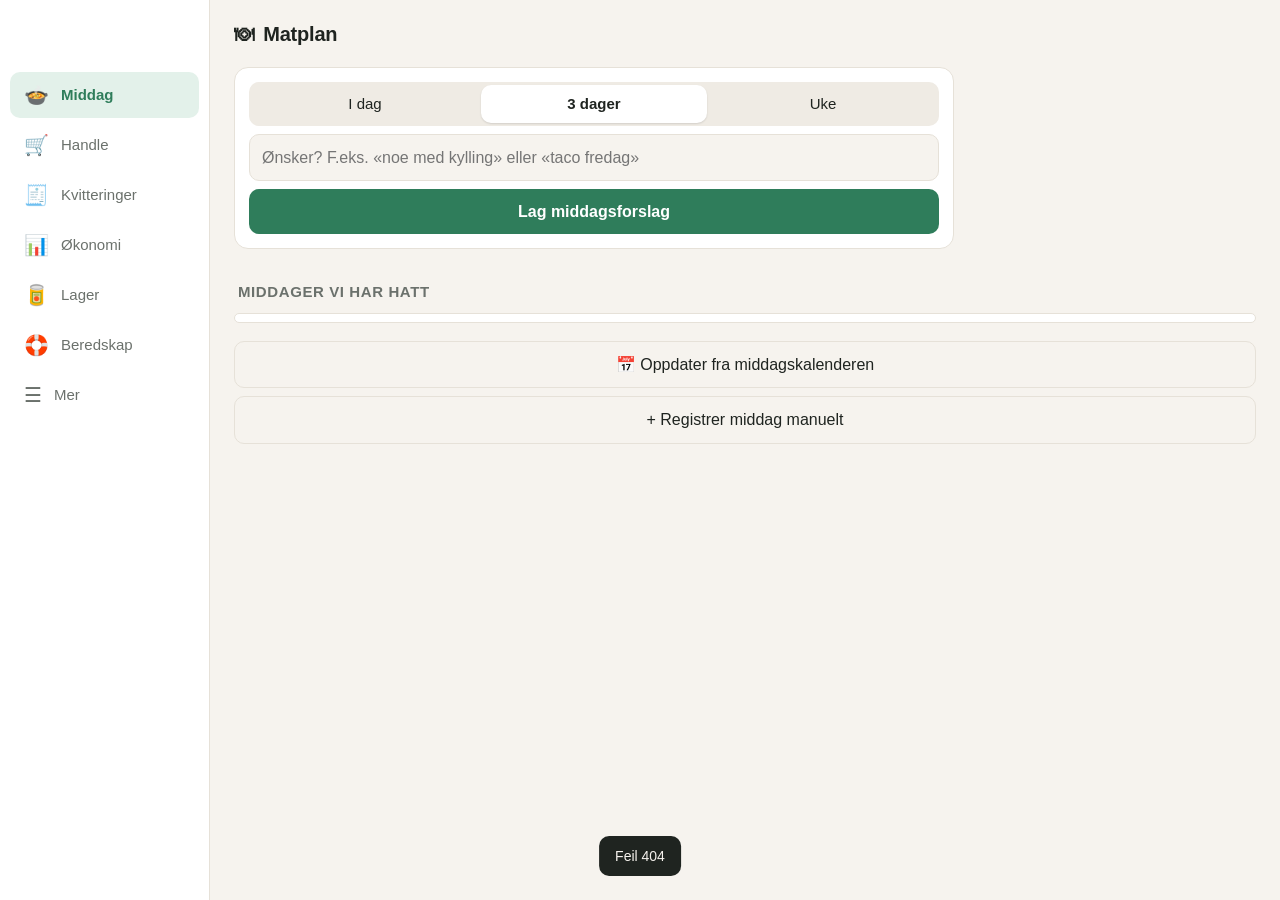
==== matplan/app/static/index.html @ 7244bd1b "Matplan 0.14.2 og Huskelappen 0.1.1 Apper for Home Assistant: Matplan (kvitteringer, handleliste og " ====
<!doctype html>
<html lang="nb">
<head>
<meta charset="utf-8">
<meta name="viewport" content="width=device-width, initial-scale=1, viewport-fit=cover">
<title>Matplan</title>
<link rel="stylesheet" href="style.css">
</head>
<body>
<header class="top">
  <div class="brand"><span class="logo">🍽</span> Matplan</div>
  <div class="who" id="who"></div>
</header>

<main>
  <!-- MIDDAG -->
  <section id="tab-middag" class="tab active">
    <div class="card controls">
      <div class="seg" id="days-seg">
        <button data-days="1">I dag</button>
        <button data-days="3" class="on">3 dager</button>
        <button data-days="7">Uke</button>
      </div>
      <input id="wish" type="text" placeholder="Ønsker? F.eks. «noe med kylling» eller «taco fredag»">
      <button class="primary wide" id="btn-plan">Lag middagsforslag</button>
      <div class="job" id="plan-job" hidden></div>
    </div>
    <div id="plan"></div>
    <h2 class="sub">Middager vi har hatt</h2>
    <div id="meals" class="card list"></div>
    <button class="ghost wide" id="btn-calsync">📅 Oppdater fra middagskalenderen</button>
    <button class="ghost wide" id="btn-addmeal">+ Registrer middag manuelt</button>
  </section>

  <!-- HANDLELISTE -->
  <section id="tab-handle" class="tab">
    <div id="shop"></div>
  </section>

  <!-- KVITTERINGER -->
  <section id="tab-kvitt" class="tab">
    <div class="seg mobonly ecoseg"><button data-go="kvitt" class="on">🧾 Kvitteringer</button><button data-go="okonomi">📊 Økonomi</button></div>
    <div class="card upload">
      <label class="primary wide filebtn">📷 Ta bilde av kvittering
        <input type="file" accept="image/*" capture="environment" id="file-cam" hidden>
      </label>
      <label class="ghost wide filebtn">📄 Last opp bilder / PDF
        <input type="file" accept="image/*,application/pdf" multiple id="file-up" hidden>
      </label>
      <div class="job" id="up-job" hidden></div>
      <div id="mailbox"></div>
    </div>
    <h2 class="sub">Kvitteringer</h2>
    <div class="card controls">
      <input id="rc-q" type="search" placeholder="Søk etter vare eller butikk, f.eks. «melk»">
      <div class="two">
        <select id="rc-store"><option value="">Alle butikker</option></select>
        <select id="rc-sort">
          <option value="date_desc">Nyeste først</option>
          <option value="date_asc">Eldste først</option>
          <option value="store">Butikk</option>
          <option value="total">Største beløp</option>
        </select>
      </div>
    </div>
    <div id="rc-summary" class="hint"></div>
    <div class="rc-grid">
      <div id="receipts"></div>
      <div id="rc-detail" class="card rc-detail" hidden></div>
    </div>
  </section>

  <!-- ØKONOMI -->
  <section id="tab-okonomi" class="tab">
    <div class="seg mobonly ecoseg"><button data-go="kvitt">🧾 Kvitteringer</button><button data-go="okonomi" class="on">📊 Økonomi</button></div>
    <div id="eco"></div>
  </section>

  <!-- LAGER -->
  <section id="tab-lager" class="tab">
    <div class="seg mobonly ecoseg"><button data-go="lager" class="on">🥫 Lager</button><button data-go="beredskap">🛟 Beredskap</button></div>
    <div class="card controls">
      <div class="pbar">
        <input id="pantry-q" type="search" placeholder="Søk i lageret">
        <details class="pmenu" id="pantry-menu">
          <summary aria-label="Visning og sortering">☰ <span id="pantry-view-lbl">Status</span></summary>
          <div class="pmenu-body" id="pantry-menu-body"></div>
        </details>
      </div>
      <button class="ghost wide" id="pantry-add">+ Legg til varer</button>
    </div>
    <div id="pantry"></div>
  </section>

  <!-- BEREDSKAP -->
  <section id="tab-beredskap" class="tab">
    <div class="seg mobonly ecoseg"><button data-go="lager">🥫 Lager</button><button data-go="beredskap" class="on">🛟 Beredskap</button></div>
    <div id="bered"></div>
  </section>

  <!-- MER: bruksanvisning og innstillinger -->
  <section id="tab-innst" class="tab">
    <div class="card controls">
      <div class="seg" id="more-seg">
        <button data-m="guide">📖 Bruksanvisning</button>
        <button data-m="settings">⚙️ Innstillinger</button>
      </div>
    </div>
    <div id="guide"></div>
    <div class="card form" id="settings"></div>
    <div id="storealert"></div>
  </section>
</main>

<nav class="tabs">
  <button data-tab="middag" class="on"><span>🍲</span>Middag</button>
  <button data-tab="handle"><span>🛒</span>Handle</button>
  <button data-tab="kvitt"><span>🧾</span>Kvitteringer</button>
  <button data-tab="okonomi" class="wideonly"><span>📊</span>Økonomi</button>
  <button data-tab="lager"><span>🥫</span>Lager</button>
  <button data-tab="beredskap" class="wideonly"><span>🛟</span>Beredskap</button>
  <button data-tab="innst"><span>☰</span>Mer</button>
</nav>

<dialog id="modal"><div id="modal-body"></div></dialog>
<div id="toast" hidden></div>

<script src="app.js"></script>
</body>
</html>
---- matplan/app/static/style.css ----
:root {
  --bg: #f6f3ee;
  --card: #ffffff;
  --ink: #1f2420;
  --muted: #6b716c;
  --line: #e6e1d8;
  --accent: #2f7d5b;
  --accent-ink: #ffffff;
  --accent-soft: #e3f1ea;
  --warn: #b5651d;
  --warn-soft: #fbeedd;
  --bad: #b23b3b;
  --chip: #efebe4;
  --radius: 14px;
  color-scheme: light;
}
@media (prefers-color-scheme: dark) {
  :root {
    --bg: #141715;
    --card: #1d211e;
    --ink: #e8ebe8;
    --muted: #9aa29c;
    --line: #2d332f;
    --accent: #4fb586;
    --accent-ink: #0d1a13;
    --accent-soft: #1d3428;
    --warn: #e2a15c;
    --warn-soft: #3a2a18;
    --bad: #e07a7a;
    --chip: #272c28;
    color-scheme: dark;
  }
}
* { box-sizing: border-box; }
html, body { margin: 0; background: var(--bg); color: var(--ink); }
body {
  font: 16px/1.45 -apple-system, BlinkMacSystemFont, "Segoe UI", Roboto, sans-serif;
  padding-bottom: calc(76px + env(safe-area-inset-bottom));
}
main { max-width: 720px; margin: 0 auto; padding: 0 16px; }

.top {
  display: flex; align-items: center; justify-content: space-between;
  max-width: 720px; margin: 0 auto; padding: 16px 16px 8px;
}
.brand { font-weight: 700; font-size: 20px; letter-spacing: -0.01em; }
.logo { margin-right: 4px; }
.who { color: var(--muted); font-size: 14px; }

.tab { display: none; }
.tab.active { display: block; }

.card {
  background: var(--card); border: 1px solid var(--line); border-radius: var(--radius);
  padding: 14px; margin: 10px 0;
}
.card.list { padding: 4px 0; }
.sub { font-size: 15px; color: var(--muted); font-weight: 600; margin: 22px 4px 4px; text-transform: uppercase; letter-spacing: 0.04em; }
.hint { color: var(--muted); font-size: 13px; margin: 8px 2px 0; }
.empty { color: var(--muted); padding: 14px; text-align: center; }

button, .filebtn {
  font: inherit; border: 0; border-radius: 10px; padding: 11px 14px; cursor: pointer;
  background: var(--chip); color: var(--ink); display: inline-flex; align-items: center;
  justify-content: center; gap: 6px; min-height: 44px;
}
button:disabled { opacity: 0.5; cursor: default; }
.primary { background: var(--accent); color: var(--accent-ink); font-weight: 600; }
.ghost { background: transparent; border: 1px solid var(--line); }
.danger { color: var(--bad); }
.wide { width: 100%; margin-top: 8px; }
.small { min-height: 34px; padding: 6px 10px; font-size: 14px; }

input[type=text], input[type=search], input[type=time], input[type=number], textarea, select {
  font: inherit; width: 100%; padding: 11px 12px; border-radius: 10px;
  border: 1px solid var(--line); background: var(--bg); color: var(--ink); margin-top: 8px;
}
textarea { min-height: 80px; resize: vertical; }
label.field { display: block; margin-top: 14px; font-weight: 600; font-size: 14px; }
label.field small { display: block; font-weight: 400; color: var(--muted); }

.seg { display: flex; background: var(--chip); border-radius: 10px; padding: 3px; gap: 3px; }
.seg button { flex: 1; background: transparent; min-height: 38px; padding: 6px; font-size: 15px; }
.seg button.on { background: var(--card); box-shadow: 0 1px 2px rgba(0,0,0,.12); font-weight: 600; }

.job { margin-top: 10px; padding: 10px 12px; border-radius: 10px; background: var(--accent-soft); font-size: 14px; }
.job.err { background: var(--warn-soft); color: var(--warn); }
.spinner { display: inline-block; width: 14px; height: 14px; border: 2px solid currentColor; border-right-color: transparent; border-radius: 50%; animation: spin .8s linear infinite; vertical-align: -2px; margin-right: 6px; }
@keyframes spin { to { transform: rotate(360deg); } }

/* Middag */
.day h3 { margin: 0; font-size: 18px; }
.day .meta { display: flex; flex-wrap: wrap; gap: 6px; margin: 8px 0 4px; }
.chip { background: var(--chip); border-radius: 999px; padding: 3px 10px; font-size: 13px; }
.chip.warn { background: var(--warn-soft); color: var(--warn); }
.chip.ok { background: var(--accent-soft); color: var(--accent); }
.why { color: var(--muted); font-size: 14px; margin: 4px 0; }
details.events { font-size: 13px; color: var(--muted); margin: 4px 0 6px; }
details.events ul { margin: 4px 0; padding-left: 18px; }
.sugg { border-top: 1px solid var(--line); padding: 12px 0 4px; }
.sugg.chosen { background: var(--accent-soft); margin: 0 -14px; padding: 12px 14px 4px; }
.sugg .t { font-weight: 650; display: flex; justify-content: space-between; gap: 8px; }
.sugg .t span { color: var(--muted); font-weight: 400; font-size: 14px; white-space: nowrap; }
.sugg p { margin: 4px 0; font-size: 14px; }
.sugg .has { color: var(--accent); }
.sugg .miss { color: var(--warn); }
.sugg .acts { display: flex; gap: 8px; margin: 8px 0; flex-wrap: wrap; }

/* lister */
.row { display: flex; align-items: center; gap: 10px; padding: 10px 14px; border-bottom: 1px solid var(--line); }
.row:last-child { border-bottom: 0; }
.row .main { flex: 1; min-width: 0; }
.row .name { font-weight: 550; overflow: hidden; text-overflow: ellipsis; }
.row .info { color: var(--muted); font-size: 13px; }
.row input[type=checkbox] { width: 22px; height: 22px; accent-color: var(--accent); flex: none; }
.row.click { cursor: pointer; }
.cat { font-size: 13px; color: var(--muted); font-weight: 600; margin: 18px 4px 4px; }
.pill2 { display: flex; gap: 4px; }
.pill2 button { min-height: 34px; padding: 4px 10px; font-size: 13px; }
.pill2 button.on-har { background: var(--accent); color: var(--accent-ink); }
.pill2 button.on-tomt { background: var(--warn); color: #fff; }
.badge { font-size: 11px; padding: 1px 7px; border-radius: 999px; background: var(--warn-soft); color: var(--warn); margin-left: 6px; vertical-align: 1px; }
.chips { display: flex; flex-wrap: wrap; gap: 6px; padding: 10px 14px; }
.chips button { min-height: 34px; padding: 4px 12px; font-size: 14px; border-radius: 999px; }
.chips button.sel { background: var(--accent); color: var(--accent-ink); }
.addrow { display: flex; gap: 8px; padding: 10px 14px; }
.addrow input { margin: 0; }
.addrow button { flex: none; }
.stickybar { position: sticky; bottom: calc(72px + env(safe-area-inset-bottom)); padding: 8px 0; }

.upload .filebtn { width: 100%; margin-top: 8px; }
.status-ok { color: var(--accent); }
.status-bad { color: var(--bad); }

/* fanelinje */
.tabs {
  position: fixed; bottom: 0; left: 0; right: 0; display: flex; justify-content: center;
  background: var(--card); border-top: 1px solid var(--line);
  padding: 4px 4px calc(4px + env(safe-area-inset-bottom)); z-index: 5;
}
.tabs button {
  flex: 1; max-width: 140px; flex-direction: column; gap: 0; background: transparent;
  font-size: 11px; color: var(--muted); padding: 6px 2px; min-height: 56px;
}
.tabs button span { font-size: 22px; line-height: 1.2; }
.tabs button.on { color: var(--accent); font-weight: 650; }

dialog {
  border: 0; border-radius: 18px; padding: 0; width: min(560px, calc(100vw - 24px));
  max-height: 85vh; background: var(--card); color: var(--ink);
}
dialog::backdrop { background: rgba(0,0,0,.45); }
#modal-body { padding: 18px; overflow: auto; max-height: 85vh; }
#modal-body h3 { margin: 0 0 8px; }
.modal-acts { display: flex; gap: 8px; margin-top: 16px; }
.modal-acts button { flex: 1; }
.rate { display: flex; gap: 8px; margin-top: 10px; }
.rate button { flex: 1; }
.rate button.sel { background: var(--accent); color: var(--accent-ink); }

#toast {
  position: fixed; left: 50%; transform: translateX(-50%);
  bottom: calc(84px + env(safe-area-inset-bottom)); background: var(--ink); color: var(--bg);
  padding: 10px 16px; border-radius: 10px; font-size: 14px; z-index: 20; max-width: calc(100vw - 32px);
}

.bar { height: 5px; background: var(--chip); border-radius: 3px; margin: 5px 0 3px; overflow: hidden; max-width: 260px; }
.bar span { display: block; height: 100%; background: var(--accent); border-radius: 3px; }

.summary { display: grid; grid-template-columns: repeat(4, 1fr); gap: 8px; margin: 10px 0; }
.summary button { flex-direction: column; gap: 0; background: var(--card); border: 1px solid var(--line); border-radius: var(--radius); padding: 10px 4px; min-height: 64px; }
.summary b { font-size: 22px; line-height: 1.1; }
.summary span { font-size: 12px; color: var(--muted); }
.summary button.warn b { color: var(--warn); }
.chips.flush { padding: 10px 0 0; }
.two { display: grid; grid-template-columns: 1fr 1fr; gap: 8px; }
.two select { margin-top: 10px; font-size: 15px; padding: 9px 8px; }
.cat span { font-weight: 400; margin-left: 4px; }
.badge.soft { background: var(--chip); color: var(--muted); }
.chipcat { font-size: 12px; color: var(--muted); padding: 8px 14px 0; font-weight: 600; }
.chipcat + .chips { padding-top: 6px; }
.stats { display: grid; grid-template-columns: repeat(4, 1fr); gap: 6px; margin: 4px 0 6px; }
.stats div { background: var(--chip); border-radius: 10px; padding: 8px 4px; text-align: center; }
.stats b { display: block; font-size: 14px; }
.stats span { font-size: 11px; color: var(--muted); }

.hits { display: flex; flex-wrap: wrap; gap: 4px; margin-top: 6px; }
.hits span { font-size: 12px; background: var(--accent-soft); color: var(--accent); border-radius: 6px; padding: 2px 7px; }
.row.hit { background: var(--accent-soft); }
.row.hit .name { font-weight: 650; }
#rc-summary { margin: 4px 4px 0; }

.sugg.click { cursor: pointer; }
.sugg .tt em { font-style: normal; font-size: 11px; background: var(--chip); color: var(--muted); border-radius: 999px; padding: 1px 7px; margin-left: 4px; vertical-align: 2px; }
.small-note { font-size: 13px; align-self: center; }
.custom { margin-top: 10px; width: 100%; }
.balance .name { font-weight: 600; font-size: 14px; }
.chip.dim { opacity: .5; }
.recipe { background: var(--bg); border: 1px solid var(--line); border-radius: 12px; padding: 12px 14px; margin: 10px 0; font-size: 15px; }
.recipe .rhead { font-weight: 650; margin-bottom: 6px; }
.recipe ul, .recipe ol { margin: 6px 0 8px; padding-left: 20px; }
.recipe li { margin: 3px 0; }
.recipe .tip { color: var(--muted); font-size: 14px; }
.dish-acts { display: flex; flex-wrap: wrap; gap: 8px; margin-top: 12px; }
.dish-acts button { flex: 1 1 calc(50% - 8px); min-width: 140px; }
.dish-acts .primary { flex-basis: 100%; }
label.field textarea, label.field select, label.field input { font-weight: 400; }

.addprev select { width: auto; max-width: 48%; margin: 0; padding: 7px 8px; font-size: 14px; }

/* autofullføring */
.ac-wrap { position: relative; margin-top: 8px; background: var(--bg); border-radius: 10px; }
.ac-wrap input { margin: 0 !important; position: relative; background: transparent !important; line-height: 22px; }
.ac-ghost { position: absolute; inset: 0; padding: 12px 13px; line-height: 22px; font: inherit; white-space: pre;
  overflow: hidden; color: var(--muted); opacity: .75; pointer-events: none; z-index: 2; }
.ac-ghost .ac-typed { visibility: hidden; }
.ac-ghost .ac-rest { pointer-events: auto; cursor: pointer; }
.ac-chips { display: flex; flex-wrap: wrap; gap: 6px; }
.ac-chips:not(:empty) { margin-top: 8px; }
.addrow + .ac-chips:not(:empty) { margin: 0; padding: 0 14px 10px; }
.ac-chips button { min-height: 34px; padding: 4px 10px; font-size: 14px; border-radius: 999px; gap: 6px; }
.ac-chips small { color: var(--muted); font-size: 11px; }
.addrow .ac-wrap { flex: 1; margin: 0; }

/* bruksanvisning */
details.guide { padding: 0; }
details.guide summary { padding: 14px; font-weight: 650; cursor: pointer; list-style: none; display: flex; justify-content: space-between; }
details.guide summary::after { content: "›"; color: var(--muted); transition: transform .2s; }
details.guide[open] summary::after { transform: rotate(90deg); }
details.guide summary::-webkit-details-marker { display: none; }
details.guide > :not(summary) { margin: 0 14px 14px; }
details.guide ul, details.guide ol { padding-left: 20px; }
details.guide li { margin: 5px 0; }
details.guide p { margin-top: 0; }
#settings[hidden], #guide[hidden] { display: none; }
/* nedtrekksliste med avkrysning */
details.dropdown { margin-top: 8px; border: 1px solid var(--line); border-radius: 10px; background: var(--bg); }
details.dropdown summary { padding: 11px 12px; cursor: pointer; list-style: none; display: flex; justify-content: space-between; gap: 8px; }
details.dropdown summary::after { content: "▾"; color: var(--muted); }
details.dropdown[open] summary::after { content: "▴"; }
details.dropdown summary::-webkit-details-marker { display: none; }
details.dropdown .dd-body { border-top: 1px solid var(--line); max-height: 300px; overflow: auto; }
details.dropdown .dd-body .row { padding: 9px 12px; }

/* Oda */
button.oda, a.oda { background: #6b2c91; color: #fff; font-weight: 600; }
@media (prefers-color-scheme: dark) { button.oda, a.oda { background: #9b5cc4; } }
.stickybar .oda { margin-top: 6px; }
a.btnlink { display: inline-flex; align-items: center; justify-content: center; border-radius: 10px; padding: 11px 14px; min-height: 44px; text-decoration: none; flex: 1; }
.oda-row { align-items: flex-start; }
.oda-row.off { opacity: .55; }
.oda-row > input { margin-top: 3px; }
.oda-acts { display: flex; gap: 8px; align-items: center; margin-top: 6px; }
.qty { display: inline-flex; align-items: center; gap: 8px; }
.qty button { min-height: 32px; width: 32px; padding: 0; border-radius: 50%; }
.badge.okb { background: var(--accent-soft); color: var(--accent); }
.oda-swap .pick { display: flex; flex-direction: column; align-items: flex-start; width: 100%; text-align: left; margin-top: 6px; background: var(--bg); border: 1px solid var(--line); min-height: 0; padding: 8px 10px; }
.oda-swap .pick small { color: var(--muted); font-size: 12px; }
.oda-swap .pick span { font-size: 13px; color: var(--accent); }
.oda-swap .pick.na { opacity: .5; }
.safe { font-size: 13px; color: var(--muted); background: var(--chip); border-radius: 10px; padding: 8px 10px; margin: 12px 0 0; }

button.x { background: transparent; color: var(--muted); min-height: 36px; width: 36px; padding: 0; flex: none; font-size: 16px; border-radius: 50%; }
button.x:hover { background: var(--chip); color: var(--bad); }
.dish-acts small { display: block; font-size: 11px; color: var(--muted); font-weight: 400; }

.dz button { flex: 1 1 100%; flex-direction: column; gap: 2px; }

/* priser */
.info.price { color: var(--accent); font-size: 13px; }
.badge.deal { background: #fde7ef; color: #b0245a; }
@media (prefers-color-scheme: dark) { .badge.deal { background: #4a1d2e; color: #f19ab9; } }
.pricebox { background: var(--bg); border: 1px solid var(--line); border-radius: 12px; padding: 10px 12px; margin: 8px 0; }
.pricebox .info { margin: 3px 0; }
.spark { width: 100%; height: 46px; color: var(--accent); display: block; margin-bottom: 4px; }

/* prissammenligning */
.store-totals { display: grid; grid-template-columns: repeat(auto-fill, minmax(130px, 1fr)); gap: 8px; margin: 10px 0; }
.store-totals .st { background: var(--bg); border: 1px solid var(--line); border-radius: 12px; padding: 10px; position: relative; }
.store-totals .st.best { border-color: var(--accent); background: var(--accent-soft); }
.store-totals .sn { font-weight: 650; font-size: 14px; }
.store-totals .sp { font-size: 20px; font-weight: 700; }
.store-totals .sm { font-size: 12px; color: var(--muted); }
.store-totals .sb { position: absolute; top: 8px; right: 8px; font-size: 11px; background: var(--accent); color: var(--accent-ink); border-radius: 999px; padding: 1px 7px; }
.tablewrap { overflow-x: auto; -webkit-overflow-scrolling: touch; }
table.cmp, table.ptable { border-collapse: collapse; width: 100%; font-size: 14px; }
table.cmp th, table.cmp td, table.ptable th, table.ptable td { padding: 8px 10px; border-bottom: 1px solid var(--line); text-align: left; vertical-align: top; white-space: nowrap; }
table.cmp th, table.ptable th { font-size: 12px; color: var(--muted); font-weight: 600; position: sticky; top: 0; background: var(--card); }
table.cmp td.item { white-space: normal; min-width: 150px; position: sticky; left: 0; background: var(--card); }
table.cmp td small, table.ptable td small { display: block; font-size: 11px; color: var(--muted); }
table.cmp td.cheap { color: var(--accent); font-weight: 700; }
table.cmp td.na { color: var(--muted); }
table.cmp td.usual { color: var(--muted); }
button.linkish { background: transparent; color: var(--accent); min-height: 0; padding: 2px 0; font-size: 12px; }
dialog.wide-dialog { width: min(1100px, calc(100vw - 24px)); }
table.ptable th[data-sort] { cursor: pointer; }
table.ptable th.sorted { color: var(--accent); }
table.ptable td.num, table.ptable th.num { text-align: right; }
table.ptable td .badge { margin-left: 6px; }
table.ptable tbody tr:hover { background: var(--bg); }
.rc-detail[hidden] { display: none; }
#receipts .row.selected { background: var(--accent-soft); }

/* ---------------- PC / brede skjermer ---------------- */
@media (min-width: 1000px) {
  body { padding-bottom: 24px; padding-left: 210px; }
  .top, main { max-width: 1280px; }
  main { padding: 0 24px; }
  .top { padding: 20px 24px 8px; }
  .tabs {
    top: 0; bottom: 0; right: auto; width: 210px; flex-direction: column; justify-content: flex-start;
    border-top: 0; border-right: 1px solid var(--line); padding: 72px 10px 16px; gap: 4px;
  }
  .tabs button { flex: none; max-width: none; flex-direction: row; justify-content: flex-start; gap: 12px; font-size: 15px; padding: 10px 14px; min-height: 46px; border-radius: 10px; }
  .tabs button span { font-size: 20px; }
  .tabs button.on { background: var(--accent-soft); }
  #toast { bottom: 24px; }
  dialog { width: min(680px, calc(100vw - 48px)); }

  /* Middag: dagene i rutenett */
  #plan { display: grid; grid-template-columns: repeat(auto-fill, minmax(330px, 1fr)); gap: 12px; align-items: start; }
  #plan > .job, #plan > .balance, #plan > .hint, #plan > .empty { grid-column: 1 / -1; }
  #plan .card { margin: 0; }
  #tab-middag > .controls { max-width: 720px; }

  /* Handle: forslag og handleliste side om side */
  .shop-grid { display: grid; grid-template-columns: 1.2fr 1fr; gap: 24px; align-items: start; }
  .shop-grid > .col:last-child { position: sticky; top: 12px; }
  .stickybar { position: static; }

  /* Kvitteringer: liste + detaljer */
  .rc-grid { display: grid; grid-template-columns: 1fr 1fr; gap: 20px; align-items: start; }
  .rc-detail { position: sticky; top: 12px; max-height: calc(100vh - 40px); overflow: auto; margin-top: 10px; }
  #tab-kvitt > .card, #tab-kvitt > .sub, #rc-summary { max-width: none; }

  /* Lager */
  .summary { grid-template-columns: repeat(4, minmax(120px, 200px)); }
  #tab-lager .controls { display: grid; grid-template-columns: 220px 1fr; gap: 10px 16px; align-items: center; }
  #tab-lager .controls > * { margin: 0 !important; }
  #tab-lager .controls .hint, #tab-lager .controls #pantry-filter, #tab-lager .controls .two { grid-column: 2; }
  #tab-lager .controls #pantry-add { grid-row: 1; }

  /* Mer */
  #guide { display: grid; grid-template-columns: repeat(auto-fill, minmax(360px, 1fr)); gap: 12px; align-items: start; }
  #guide details.guide { margin: 0; }
  #settings { max-width: 720px; }
}

button.compare { background: var(--card); color: var(--accent); border: 2px solid var(--accent); font-weight: 600; margin-top: 6px; box-shadow: 0 1px 3px rgba(0,0,0,.12); }
table.cmp td small.miss { color: var(--warn); }

#storealert[hidden] { display: none; }
.sa-status { margin: 10px 0; padding: 10px 12px; border-radius: 10px; background: var(--chip); font-size: 14px; font-weight: 600; }
.sa-status.on { background: var(--accent-soft); color: var(--accent); }
.sa-status.off { background: var(--warn-soft); color: var(--warn); }
.sa-store input.sa-name { margin: 0; padding: 7px 9px; }
.sa-rad { display: flex; align-items: center; gap: 4px; font-size: 13px; color: var(--muted); }
.sa-rad input { width: 78px; margin: 0; padding: 7px 8px; }
.row select.sa-notify { width: auto; max-width: 55%; margin: 0; font-size: 14px; padding: 7px 8px; }
pre.code { background: var(--bg); border: 1px solid var(--line); border-radius: 10px; padding: 10px 12px; font-size: 13px; overflow-x: auto; }
@media (min-width: 1000px) { #storealert { max-width: 720px; } }

/* Lager: søk + visningsmeny, grupper og én-linjes rader */
.pbar { display: flex; gap: 8px; align-items: stretch; }
.pbar input { flex: 1; margin: 0; }
details.pmenu { position: relative; flex: none; }
details.pmenu summary { list-style: none; cursor: pointer; border: 1px solid var(--line); border-radius: 10px; padding: 0 12px; height: 100%; min-height: 44px; display: flex; align-items: center; gap: 6px; font-size: 14px; background: var(--bg); white-space: nowrap; }
details.pmenu summary::-webkit-details-marker { display: none; }
.pmenu-body { position: absolute; right: 0; top: calc(100% + 6px); z-index: 20; width: 270px; background: var(--card); border: 1px solid var(--line); border-radius: 12px; padding: 8px; box-shadow: 0 8px 24px rgba(0,0,0,.15); }
.pmenu-body .pm-h { font-size: 12px; color: var(--muted); font-weight: 600; margin: 6px 6px 4px; }
.pmenu-body button { display: flex; flex-direction: column; align-items: flex-start; width: 100%; text-align: left; background: none; border: 0; padding: 8px; min-height: 0; gap: 1px; font-size: 15px; }
.pmenu-body button.sel { background: var(--accent-soft); color: var(--accent); }
.pmenu-body button small { font-size: 12px; color: var(--muted); }
.pmenu-body select { width: 100%; margin: 0; }
#pantry-add { margin-top: 8px; }
.pg { margin-top: 14px; }
.pg-h { display: flex; justify-content: space-between; font-size: 13px; font-weight: 600; color: var(--muted); margin: 0 4px 5px; list-style: none; cursor: default; }
summary.pg-h { cursor: pointer; }
summary.pg-h::-webkit-details-marker { display: none; }
summary.pg-h span:first-child::before { content: "›"; display: inline-block; width: 14px; transition: transform .15s; }
details.pg[open] > summary.pg-h span:first-child::before { transform: rotate(90deg); }
details.pg:not([open]) > summary.pg-h { background: var(--card); border: 1px solid var(--line); border-radius: var(--radius); padding: 11px 12px; margin: 0; color: var(--ink, inherit); }
.pg-h.danger { color: var(--warn); }
.pg-h.warn { color: #b7791f; }
.pl { display: flex; align-items: center; gap: 10px; padding: 7px 10px 7px 14px; border-bottom: 1px solid var(--line); min-height: 48px; }
.pl:last-child { border-bottom: 0; }
.pl-n { flex: 1; min-width: 0; overflow: hidden; text-overflow: ellipsis; white-space: nowrap; }
.pl-n small { color: var(--muted); font-size: 12px; margin-left: 6px; }
.pl-n small.warn { color: var(--warn); }
.pl-s { font-size: 13px; color: var(--muted); white-space: nowrap; }
.pl-s.out { opacity: .7; }
.pl.dim .pl-n { color: var(--muted); }
.lvl { width: 56px; height: 7px; border-radius: 4px; background: var(--chip); overflow: hidden; flex: none; }
.lvl i { display: block; height: 100%; border-radius: 4px; }
.lvl i.ok { background: #4c9a2a; } .lvl i.mid { background: #e0a030; } .lvl i.bad { background: #d9534f; }
.locs { padding-top: 12px; padding-bottom: 6px; }
.locs button span { opacity: .65; margin-left: 2px; }
@media (min-width: 1000px) {
  .pgrid { column-count: 2; column-gap: 18px; }
  .pgrid > * { break-inside: avoid; }
  .pgrid > .pg:first-child, .pgrid > .empty:first-child { margin-top: 0; }
}
.pl .pill2 button { min-width: 64px; }

/* Økonomi */
.wideonly { display: none !important; }
.ecoseg { margin: 4px 0 12px; }
.ecoline { display: flex; flex-direction: column; gap: 2px; font-size: 14px; color: var(--ink); }
.ecoline span { color: var(--muted); }
.ecoline a { color: var(--accent); text-decoration: none; margin-left: 8px; white-space: nowrap; }
.cat em { font-style: normal; font-size: 12px; margin-left: 4px; color: var(--muted); }
em.up { font-style: normal; color: #c0392b; } em.down { font-style: normal; color: var(--accent); }
.metrics { display: grid; grid-template-columns: repeat(2, minmax(0, 1fr)); gap: 8px; margin-bottom: 12px; }
.metric { background: var(--card); border: 1px solid var(--line); border-radius: var(--radius); padding: 12px; display: flex; flex-direction: column; min-width: 0; }
.metric span { font-size: 12px; color: var(--muted); }
.metric b { font-size: 22px; line-height: 1.25; font-variant-numeric: tabular-nums; }
.metric small { font-size: 12px; color: var(--muted); }
.ecocard { padding: 14px; margin-bottom: 12px; }
.eco-h { display: flex; justify-content: space-between; align-items: baseline; gap: 8px; margin-bottom: 8px; }
.eco-h h3 { margin: 0; font-size: 16px; }
.eco-h small { color: var(--muted); font-size: 12px; }
.ecochart { width: 100%; height: auto; display: block; }
.ecochart .food { fill: #2f7d5b; } .ecochart .other { fill: #9ccfb6; }
.ecochart g.cur rect { opacity: .4; } .ecochart g.inc rect { opacity: .55; }
.ecochart text { font-size: 12px; text-anchor: middle; fill: var(--muted); font-family: inherit; }
.ecochart text.v { fill: var(--ink); font-size: 11px; }
.ecochart .avg { stroke: var(--ink); stroke-width: 1.2; stroke-dasharray: 5 4; opacity: .55; }
.legend { display: flex; gap: 14px; font-size: 12px; color: var(--muted); margin-top: 4px; }
.legend i { display: inline-block; width: 10px; height: 10px; border-radius: 2px; margin-right: 5px; vertical-align: -1px; }
.legend i.food { background: #2f7d5b; } .legend i.other { background: #9ccfb6; }
.legend i.avg { background: none; border-top: 2px dashed var(--muted); height: 0; width: 14px; vertical-align: 3px; border-radius: 0; }
.srow { padding: 6px 0; }
.srow-t { display: flex; justify-content: space-between; gap: 8px; font-size: 14px; }
.srow-t span:last-child { color: var(--muted); white-space: nowrap; font-variant-numeric: tabular-nums; }
.sbar { height: 6px; background: var(--chip); border-radius: 3px; margin-top: 4px; overflow: hidden; }
.sbar i { display: block; height: 100%; background: var(--accent); border-radius: 3px; }
.srow-s { font-size: 12px; color: var(--muted); margin-top: 3px; }
.toplist > div { display: flex; justify-content: space-between; gap: 8px; font-size: 14px; padding: 7px 0; border-bottom: 1px solid var(--line); }
.toplist > div:last-child { border-bottom: 0; }
.toplist > div span:last-child { color: var(--muted); white-space: nowrap; font-variant-numeric: tabular-nums; }
.tip { font-size: 14px; padding: 8px 0; border-bottom: 1px solid var(--line); line-height: 1.45; }
.tip span { display: block; color: var(--accent); font-size: 13px; margin-top: 2px; }
.budget { position: relative; height: 12px; background: var(--chip); border-radius: 6px; overflow: visible; margin: 6px 0 8px; }
.budget i { display: block; height: 100%; background: var(--accent); border-radius: 6px; }
.budget i.warn { background: #e0a030; } .budget i.over { background: #c0392b; }
.budget .today { position: absolute; top: -4px; bottom: -4px; width: 2px; background: var(--ink); opacity: .6; border-radius: 1px; }
.budget-t { display: flex; justify-content: space-between; font-size: 14px; }
.budget-t .bad { color: #c0392b; }
@media (min-width: 1000px) {
  .wideonly { display: flex !important; }
  .mobonly { display: none !important; }
  .metrics { grid-template-columns: repeat(4, minmax(0, 1fr)); }
  .ecogrid { column-count: 2; column-gap: 16px; }
  .ecogrid > .card { break-inside: avoid; }
}
.ecocard code { word-break: break-all; }
/* sorteringsknapp i lagerlista */
.psort { display: flex; align-items: center; gap: 8px; margin: 14px 4px 8px; }
.psort > span { font-size: 13px; color: var(--muted); font-weight: 600; flex: 1; }
.psort-sel { display: flex; align-items: center; gap: 6px; font-size: 13px; color: var(--muted); }
.psort-sel select { margin: 0; width: auto; min-height: 38px; padding: 6px 10px; font-size: 14px; color: var(--ink); }
.psort button { min-height: 38px; min-width: 42px; padding: 4px 10px; font-size: 17px; }
.psort button.on { background: var(--accent-soft); color: var(--accent); }

/* Beredskap */
.brow { display: flex; align-items: center; gap: 10px; padding: 9px 10px 9px 12px; border-bottom: 1px solid var(--line); min-height: 56px; }
.brow:last-child { border-bottom: 0; }
.brow.dim .bname { color: var(--muted); }
.bdot { width: 10px; height: 10px; border-radius: 50%; flex: none; background: #d9534f; }
.bdot.ok { background: #4c9a2a; } .bdot.part { background: #e0a030; } .bdot.na { background: var(--chip); border: 1px solid var(--line); }
.bmain { flex: 1; min-width: 0; }
.bname { font-size: 15px; line-height: 1.3; }
.bmain .info { color: var(--muted); font-size: 13px; }
.stepper { display: flex; align-items: center; gap: 2px; flex: none; }
.stepper button { min-width: 36px; min-height: 36px; padding: 0; font-size: 19px; }
.stepper span { min-width: 34px; text-align: center; font-variant-numeric: tabular-nums; font-size: 15px; }
.bchk { min-height: 36px; min-width: 74px; padding: 4px 10px; font-size: 14px; flex: none; }
.bchk.on { background: var(--accent); color: var(--accent-ink); }
.okc { color: var(--accent); }
.warnbox { background: var(--warn-soft); color: var(--warn); margin-bottom: 12px; font-size: 14px; }
.blist { max-height: 46vh; overflow: auto; margin: 0; }
.blist small { color: var(--muted); }
.bgrid { margin-bottom: 12px; }
@media (min-width: 1000px) { .metrics.m2 { grid-template-columns: repeat(2, minmax(0, 1fr)); } }
/* rullerende beredskap */
.bmark { font-size: 12px; margin-left: 5px; vertical-align: 1px; }
.info.bered { color: #2a6f97; font-size: 13px; }
.blink { color: #2a6f97 !important; font-size: 12px !important; }
.badd { margin-top: 5px; min-height: 30px; padding: 3px 10px; font-size: 13px; color: var(--accent); }
.bnote { background: #e8f2f8; color: #1d4f6d; font-size: 14px; margin: 0 0 12px; }
.bnote a { color: inherit; }
@media (prefers-color-scheme: dark) { .info.bered, .blink { color: #8cc4e6 !important; } .bnote { background: #1b3240; color: #cfe6f5; } }
.field small a { color: var(--accent); }
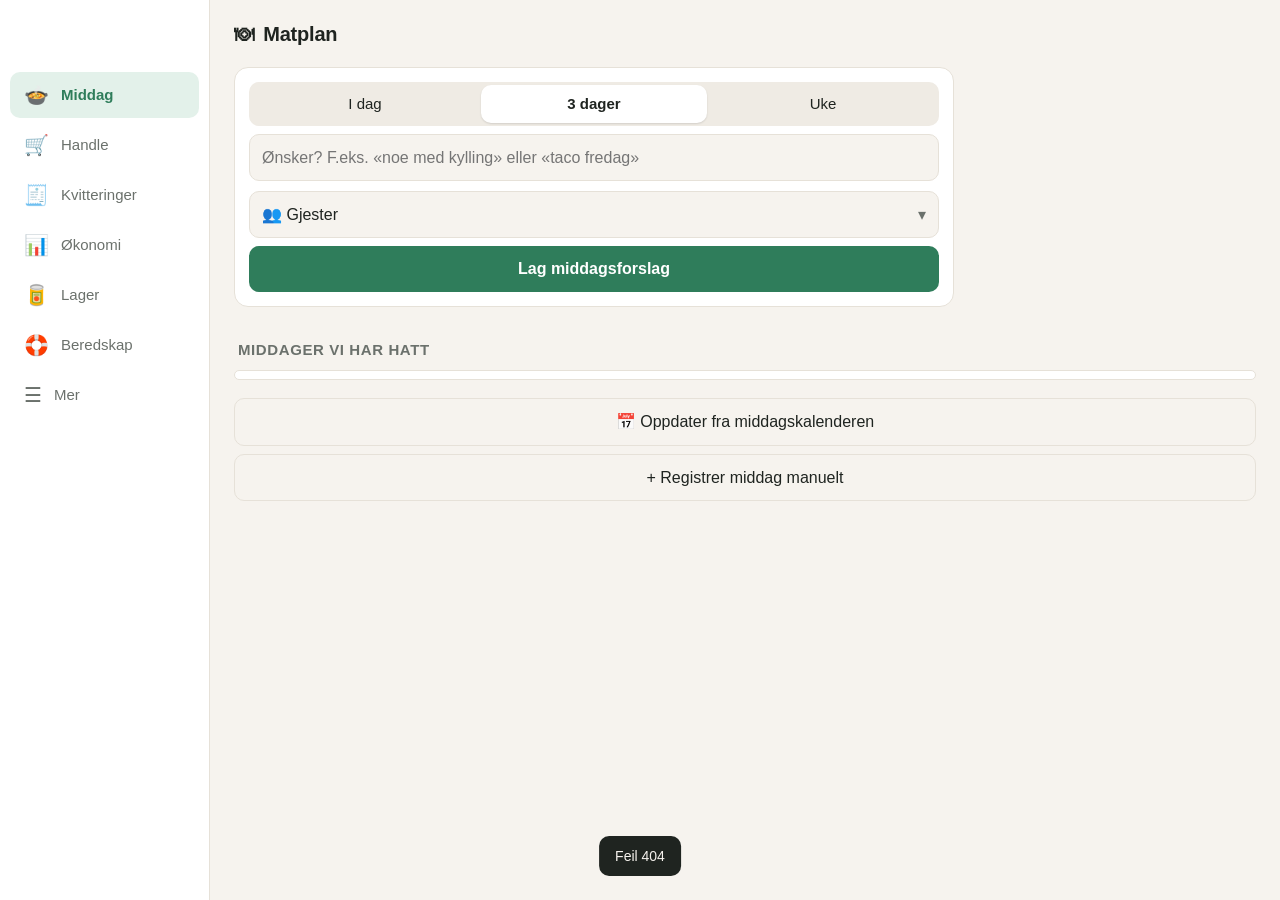
==== commit ff249d0f: "Matplan 0.17.0: lageranslaget lærer av rettelser og kjøpsmengde, «Har» utløper, gjester i middagspla" ====
--- a/matplan/app/static/index.html
+++ b/matplan/app/static/index.html
@@ -22,6 +22,7 @@
         <button data-days="7">Uke</button>
       </div>
       <input id="wish" type="text" placeholder="Ønsker? F.eks. «noe med kylling» eller «taco fredag»">
+      <div id="guests"></div>
       <button class="primary wide" id="btn-plan">Lag middagsforslag</button>
       <div class="job" id="plan-job" hidden></div>
     </div>
--- a/matplan/app/static/style.css
+++ b/matplan/app/static/style.css
@@ -437,7 +437,7 @@
 .srow-s { font-size: 12px; color: var(--muted); margin-top: 3px; }
 .toplist > div { display: flex; justify-content: space-between; gap: 8px; font-size: 14px; padding: 7px 0; border-bottom: 1px solid var(--line); }
 .toplist > div:last-child { border-bottom: 0; }
-.toplist > div span:last-child { color: var(--muted); white-space: nowrap; font-variant-numeric: tabular-nums; }
+.toplist > div > span:last-child { color: var(--muted); white-space: nowrap; font-variant-numeric: tabular-nums; }
 .tip { font-size: 14px; padding: 8px 0; border-bottom: 1px solid var(--line); line-height: 1.45; }
 .tip span { display: block; color: var(--accent); font-size: 13px; margin-top: 2px; }
 .budget { position: relative; height: 12px; background: var(--chip); border-radius: 6px; overflow: visible; margin: 6px 0 8px; }
@@ -491,3 +491,27 @@
 .bnote a { color: inherit; }
 @media (prefers-color-scheme: dark) { .info.bered, .blink { color: #8cc4e6 !important; } .bnote { background: #1b3240; color: #cfe6f5; } }
 .field small a { color: var(--accent); }
+/* helse */
+.hbadge { font-size: 10.5px; font-weight: 650; padding: 1px 6px; border-radius: 999px; background: #fde2cf; color: #9a4a12; margin-left: 6px; vertical-align: 1px; letter-spacing: .02em; }
+.hbadge.soft { background: var(--chip); color: var(--muted); }
+.hnote { background: #fdf0e6; color: #6b3a14; font-size: 14px; margin: 0 0 12px; display: flex; flex-direction: column; gap: 6px; }
+.halt { color: #2f7d5b; }
+.hnote .halt { color: #285f45; }
+.hacts { display: flex; gap: 6px; flex-wrap: wrap; align-items: center; }
+.hacts button { min-height: 32px; padding: 3px 10px; font-size: 13px; }
+.chips button.upf::after { content: "UP"; font-size: 9px; font-weight: 700; margin-left: 5px; color: #9a4a12; }
+.htop small { color: var(--muted); }
+.htop .halt { font-size: 13px; }
+@media (prefers-color-scheme: dark) {
+  .hbadge { background: #4a2a14; color: #f5b98c; } .hnote { background: #33241a; color: #f2d6c0; } .hnote .halt, .halt { color: #8fd1b0; }
+  .chips button.upf::after { color: #f5b98c; }
+}
+.htop > span:first-child { flex: 1; min-width: 0; }
+.bchip { background: #e8f2f8 !important; color: #1d4f6d !important; }
+input.bamt { width: 64px; margin: 0; padding: 6px 8px; flex: none; }
+@media (prefers-color-scheme: dark) { .bchip { background: #1b3240 !important; color: #cfe6f5 !important; } }
+.bunit { color: var(--muted); font-size: 13px; min-width: 32px; }
+/* gjester og læring */
+details.guests { margin-top: 10px; }
+.gcount { display: flex; justify-content: space-between; align-items: center; padding: 4px 0; }
+.learned { margin: -2px 0 8px; }
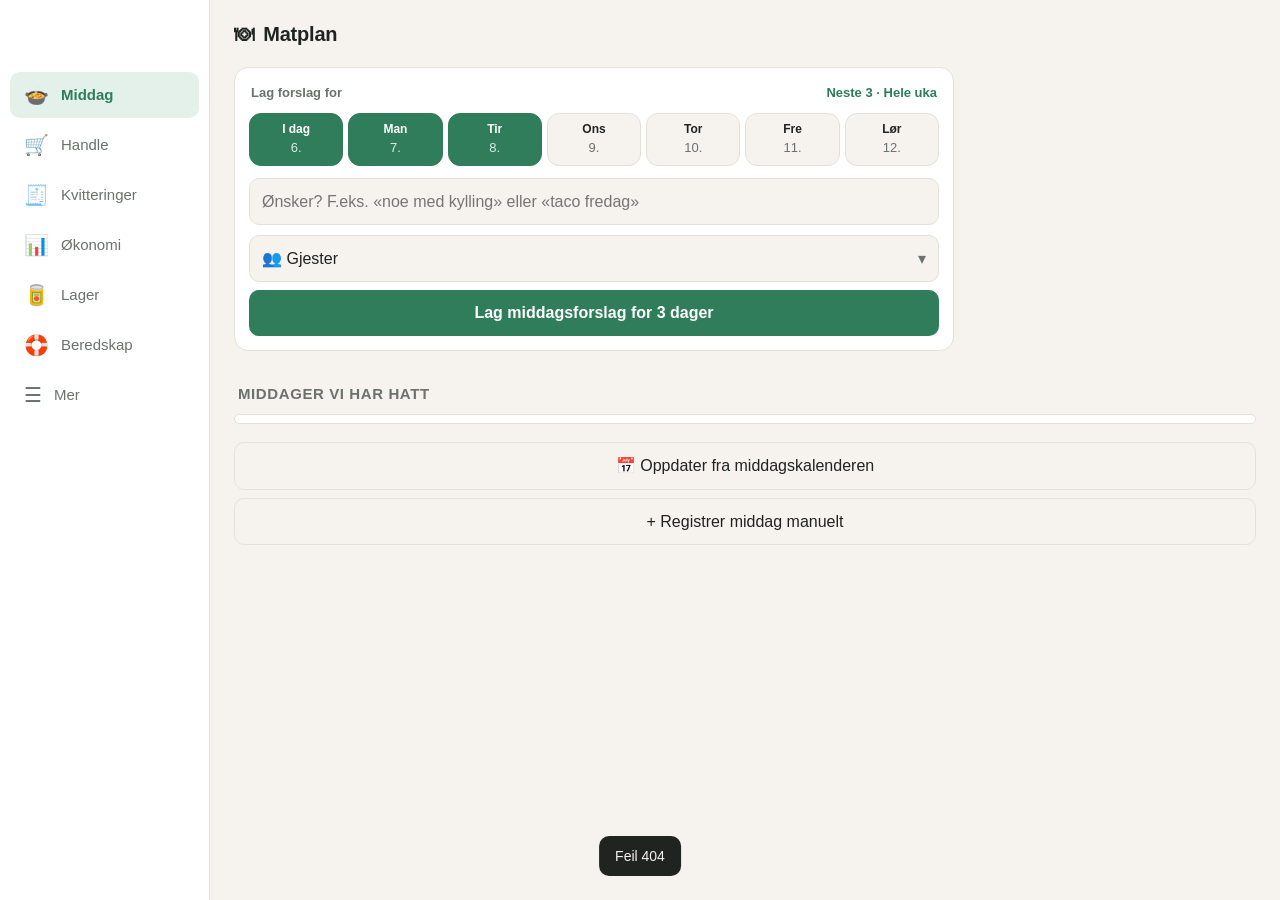
==== commit cebc05c9: "Matplan 0.26.0: velg enkeltdager (i dag og en uke fram) som skal få middagsforslag; forslag for andr" ====
--- a/matplan/app/static/index.html
+++ b/matplan/app/static/index.html
@@ -16,11 +16,8 @@
   <!-- MIDDAG -->
   <section id="tab-middag" class="tab active">
     <div class="card controls">
-      <div class="seg" id="days-seg">
-        <button data-days="1">I dag</button>
-        <button data-days="3" class="on">3 dager</button>
-        <button data-days="7">Uke</button>
-      </div>
+      <div class="daypick-h"><span>Lag forslag for</span><span><button class="linkish" data-pick="3">Neste 3</button> · <button class="linkish" data-pick="7">Hele uka</button></span></div>
+      <div class="daypick" id="day-pick"></div>
       <input id="wish" type="text" placeholder="Ønsker? F.eks. «noe med kylling» eller «taco fredag»">
       <div id="guests"></div>
       <button class="primary wide" id="btn-plan">Lag middagsforslag</button>
@@ -109,6 +106,7 @@
     </div>
     <div id="guide"></div>
     <div class="card form" id="settings"></div>
+    <div id="stores"></div>
     <div id="storealert"></div>
   </section>
 </main>
--- a/matplan/app/static/style.css
+++ b/matplan/app/static/style.css
@@ -349,7 +349,7 @@
 button.compare { background: var(--card); color: var(--accent); border: 2px solid var(--accent); font-weight: 600; margin-top: 6px; box-shadow: 0 1px 3px rgba(0,0,0,.12); }
 table.cmp td small.miss { color: var(--warn); }
 
-#storealert[hidden] { display: none; }
+#storealert[hidden], #stores[hidden] { display: none; }
 .sa-status { margin: 10px 0; padding: 10px 12px; border-radius: 10px; background: var(--chip); font-size: 14px; font-weight: 600; }
 .sa-status.on { background: var(--accent-soft); color: var(--accent); }
 .sa-status.off { background: var(--warn-soft); color: var(--warn); }
@@ -358,7 +358,7 @@
 .sa-rad input { width: 78px; margin: 0; padding: 7px 8px; }
 .row select.sa-notify { width: auto; max-width: 55%; margin: 0; font-size: 14px; padding: 7px 8px; }
 pre.code { background: var(--bg); border: 1px solid var(--line); border-radius: 10px; padding: 10px 12px; font-size: 13px; overflow-x: auto; }
-@media (min-width: 1000px) { #storealert { max-width: 720px; } }
+@media (min-width: 1000px) { #storealert, #stores { max-width: 720px; } }
 
 /* Lager: søk + visningsmeny, grupper og én-linjes rader */
 .pbar { display: flex; gap: 8px; align-items: stretch; }
@@ -515,3 +515,21 @@
 details.guests { margin-top: 10px; }
 .gcount { display: flex; justify-content: space-between; align-items: center; padding: 4px 0; }
 .learned { margin: -2px 0 8px; }
+.inbox { margin-bottom: 12px; } .inbox .list { margin: 0 -14px 10px; }
+
+/* Bankstatus fra Pengeboka */
+.bankmerke { display: inline-block; padding: 1px 7px; border-radius: 99px; font-size: 12px; font-weight: 700; margin-left: 4px; background: var(--chip, rgba(127,127,127,.14)); white-space: nowrap; }
+.bankmerke.ok { background: rgba(47, 138, 102, .15); color: #217052; }
+@media (prefers-color-scheme: dark) { .bankmerke.ok { color: #8fdcb8; } }
+.bankmerke-linje.ok { font-weight: 700; }
+
+.bankmerke.uten { background: var(--warn-soft); color: var(--warn); margin-left: 0; }
+/* velg enkeltdager */
+.daypick-h { display: flex; justify-content: space-between; align-items: baseline; font-size: 13px; color: var(--muted); font-weight: 600; margin: 0 2px 8px; }
+.daypick-h .linkish { font-size: 13px; }
+.daypick { display: grid; grid-template-columns: repeat(7, minmax(0, 1fr)); gap: 5px; margin-bottom: 4px; }
+.daypick button { display: flex; flex-direction: column; align-items: center; gap: 1px; padding: 7px 0; min-height: 52px; border-radius: 12px; border: 1px solid var(--line); background: var(--bg); min-width: 0; }
+.daypick button b { font-size: 12px; font-weight: 600; white-space: nowrap; overflow: hidden; text-overflow: ellipsis; max-width: 100%; }
+.daypick button small { font-size: 13px; color: var(--muted); }
+.daypick button.sel { background: var(--accent); border-color: var(--accent); color: var(--accent-ink, #fff); }
+.daypick button.sel small { color: inherit; opacity: .85; }
